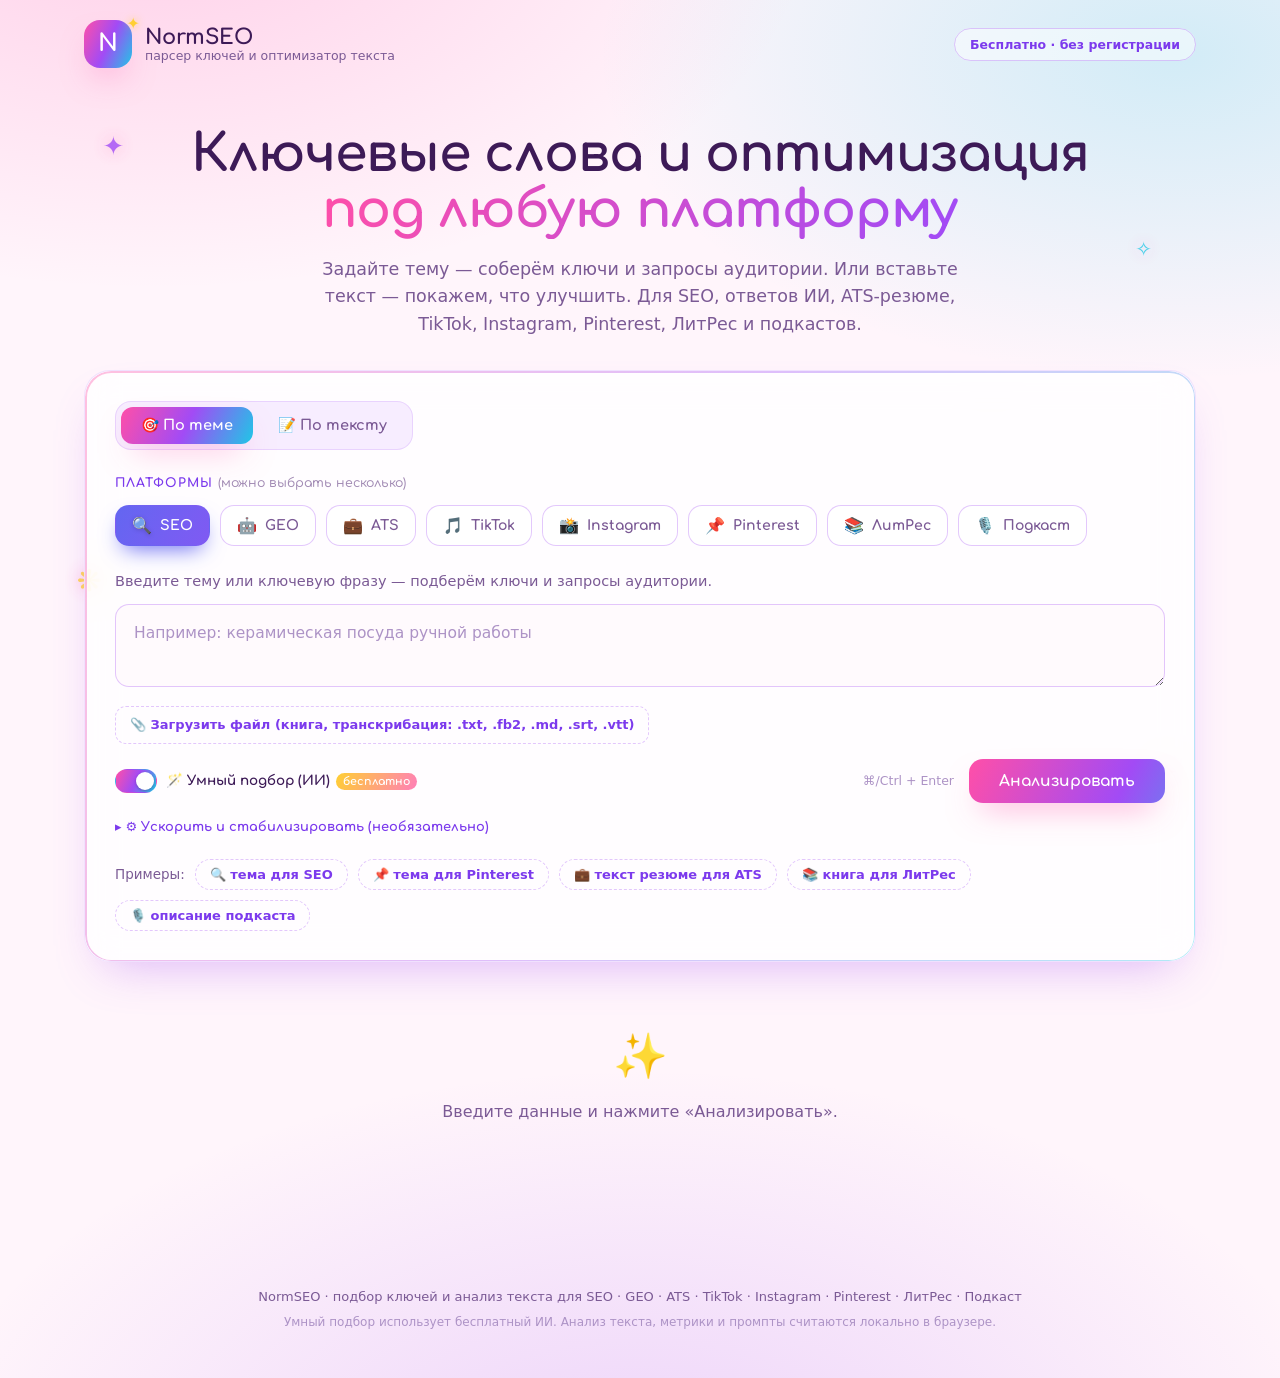
==== index.html @ 09f3ad28 "Generate 5 tonal versions for LitRes blurbs and podcast descriptions Both the AI prompts and offline" ====
<!DOCTYPE html>
<html lang="ru">
<head>
  <meta charset="UTF-8">
  <meta name="viewport" content="width=device-width, initial-scale=1.0">
  <title>NormSEO — парсер ключей для SEO, GEO, ATS и соцсетей</title>
  <meta name="description" content="Подбор ключевых слов и анализ текста для SEO, GEO (ответы ИИ), ATS-резюме, TikTok, Instagram, Pinterest, ЛитРес и подкастов.">
  <link rel="stylesheet" href="assets/css/styles.css?v=9">
  <link rel="icon" href="data:image/svg+xml,<svg xmlns='http://www.w3.org/2000/svg' viewBox='0 0 100 100'><text y='.9em' font-size='90'>🧚</text></svg>">
</head>
<body>
  <div class="bg-orbs" aria-hidden="true"><span></span><span></span><span></span><span></span><span></span></div>

  <header class="topbar">
    <div class="brand">
      <span class="brand-mark">N</span>
      <div class="brand-txt">
        <strong>NormSEO</strong>
        <em>парсер ключей и оптимизатор текста</em>
      </div>
    </div>
    <nav class="topnav">
      <span class="badge">Бесплатно · без регистрации</span>
    </nav>
  </header>

  <main class="wrap">
    <section class="hero">
      <h1>Ключевые слова и оптимизация <span class="grad">под любую платформу</span></h1>
      <p class="lead">Задайте тему — соберём ключи и запросы аудитории. Или вставьте текст — покажем, что улучшить. Для SEO, ответов ИИ, ATS-резюме, TikTok, Instagram, Pinterest, ЛитРес и подкастов.</p>
    </section>

    <section class="panel">
      <div class="mode-switch" role="tablist" aria-label="Режим работы">
        <button class="mode-btn active" data-mode="topic" role="tab">🎯 По теме</button>
        <button class="mode-btn" data-mode="text" role="tab">📝 По тексту</button>
      </div>

      <div class="platform-block">
        <label class="field-label">Платформы <span>(можно выбрать несколько)</span></label>
        <div id="platforms" class="chips"></div>
      </div>

      <div class="input-block">
        <p id="modeHint" class="hint"></p>
        <textarea id="mainInput" class="main-input" spellcheck="true"></textarea>
        <div class="file-row">
          <label class="file-btn">📎 Загрузить файл (книга, транскрибация: .txt, .fb2, .md, .srt, .vtt)
            <input type="file" id="fileInput" accept=".txt,.fb2,.md,.html,.htm,.xml,.srt,.vtt" hidden>
          </label>
          <span id="fileName" class="file-name"></span>
        </div>
        <div class="input-actions">
          <label class="smart-toggle" title="ИИ понимает смысл темы и подбирает живые запросы. Бесплатно, без ключа.">
            <input type="checkbox" id="smartToggle" checked>
            <span class="smart-track"><span class="smart-thumb"></span></span>
            <span class="smart-label">🪄 Умный подбор (ИИ) <em>бесплатно</em></span>
          </label>
          <span class="spacer"></span>
          <span class="kbd-hint">⌘/Ctrl + Enter</span>
          <button id="runBtn" class="btn-primary">Анализировать</button>
        </div>
        <details class="ai-settings">
          <summary>⚙️ Ускорить и стабилизировать (необязательно)</summary>
          <p>Умный режим по умолчанию использует бесплатный ИИ без ключа. Если хочешь быстрее и надёжнее — вставь бесплатный ключ <a href="https://console.groq.com/keys" target="_blank" rel="noopener">Groq</a> (регистрация за минуту, без карты). Ключ хранится только в твоём браузере.</p>
          <div class="ai-key-row">
            <input type="password" id="apiKey" class="api-key" placeholder="gsk_... (ключ Groq, необязательно)">
            <button id="saveKey" class="btn-savekey">Сохранить</button>
          </div>
        </details>
      </div>

      <div class="examples">
        <span>Примеры:</span>
        <button class="example" data-mode="topic" data-platform="seo" data-text="кофейня специального обжарки">🔍 тема для SEO</button>
        <button class="example" data-mode="topic" data-platform="pinterest" data-text="уютный интерьер спальни">📌 тема для Pinterest</button>
        <button class="example" data-mode="text" data-platform="ats" data-text="Разработал систему аналитики на Python и SQL, увеличил конверсию на 25%. Настроил дашборды в Tableau, автоматизировал отчётность.">💼 текст резюме для ATS</button>
        <button class="example" data-mode="topic" data-platform="litres" data-text="Книга по саморазвитию «Эффект самурая. Формула непоколебимой самоценности»">📚 книга для ЛитРес</button>
        <button class="example" data-mode="text" data-platform="podcast" data-text="Выпуск про выгорание: обсудили, как понять, что ты выгорел, что с этим делать и как восстановить ресурс. Поговорили про режим, отдых и границы.">🎙️ описание подкаста</button>
      </div>
    </section>

    <div id="emptyState" class="empty">
      <div class="empty-ico">✨</div>
      <p>Введите данные и нажмите «Анализировать».</p>
    </div>

    <div id="results" class="results"></div>
  </main>

  <footer class="foot">
    <p>NormSEO · подбор ключей и анализ текста для SEO · GEO · ATS · TikTok · Instagram · Pinterest · ЛитРес · Подкаст</p>
    <p class="foot-sub">Умный подбор использует бесплатный ИИ. Анализ текста, метрики и промпты считаются локально в браузере.</p>
  </footer>

  <script src="assets/js/data.js?v=9"></script>
  <script src="assets/js/engine.js?v=9"></script>
  <script src="assets/js/app.js?v=9"></script>
</body>
</html>
---- assets/css/styles.css ----
@font-face{font-family:'Comfortaa';font-style:normal;font-weight:500;font-display:swap;src:url([data-uri]) format('woff2');unicode-range:U+0301, U+0400-045F, U+0490-0491, U+04B0-04B1, U+2116;}
@font-face{font-family:'Comfortaa';font-style:normal;font-weight:500;font-display:swap;src:url([data-uri]) format('woff2');unicode-range:U+0000-00FF, U+0131, U+0152-0153, U+02BB-02BC, U+02C6, U+02DA, U+02DC, U+0304, U+0308, U+0329, U+2000-206F, U+20AC, U+2122, U+2191, U+2193, U+2212, U+2215, U+FEFF, U+FFFD;}
@font-face{font-family:'Comfortaa';font-style:normal;font-weight:700;font-display:swap;src:url([data-uri]) format('woff2');unicode-range:U+0301, U+0400-045F, U+0490-0491, U+04B0-04B1, U+2116;}
@font-face{font-family:'Comfortaa';font-style:normal;font-weight:700;font-display:swap;src:url([data-uri]) format('woff2');unicode-range:U+0000-00FF, U+0131, U+0152-0153, U+02BB-02BC, U+02C6, U+02DA, U+02DC, U+0304, U+0308, U+0329, U+2000-206F, U+20AC, U+2122, U+2191, U+2193, U+2212, U+2215, U+FEFF, U+FFFD;}
/* =============================================================
   NormSEO — тема «Winx». Светлая, сказочная, искристая.
   Палитра: hot-pink · фея-фиолетовый · аква · солнечный жёлтый.
   Шрифт заголовков: Comfortaa (встроен выше как data-URI).
   ============================================================= */

:root {
  /* ground */
  --blush: #fff5fb;
  --lav:   #f7edff;
  --card:  #ffffff;
  --card2: #fffafd;
  /* ink */
  --ink:   #3d1a57;
  --ink2:  #7b5a95;
  --faint: #ad93c6;
  /* winx accents */
  --pink:    #ff4fa8;
  --magenta: #ff2e86;
  --purple:  #a24bf5;
  --violet:  #7c3aed;
  --cyan:    #1fc7e6;
  --aqua:    #2fe3c4;
  --sun:     #ffcf33;
  /* lines */
  --line:  rgba(162,75,245,.16);
  --line2: rgba(162,75,245,.30);
  /* semantic */
  --good: #10b981;
  --warn: #f59e0b;
  --bad:  #f4477a;
  /* gradients */
  --grad:     linear-gradient(115deg, #ff4fa8 0%, #a24bf5 50%, #1fc7e6 100%);
  --grad-sun: linear-gradient(115deg, #ffcf33 0%, #ff7fb8 100%);
  --grad-soft: linear-gradient(120deg, rgba(255,79,168,.13), rgba(162,75,245,.12) 55%, rgba(31,199,230,.13));
  /* fx */
  --shadow:      0 22px 48px -22px rgba(162,75,245,.42);
  --shadow-pink: 0 16px 32px -12px rgba(255,79,168,.5);
  --radius: 22px;
  --radius-sm: 14px;
  --display: 'Comfortaa', 'Trebuchet MS', 'Segoe UI', system-ui, sans-serif;
  --body: 'Segoe UI', system-ui, -apple-system, 'Helvetica Neue', Arial, sans-serif;
}

@media (prefers-color-scheme: dark) {
  :root {
    --blush: #180d29; --lav: #21123a; --card: #241640; --card2: #2b1b4d;
    --ink: #f7edff; --ink2: #ccb2ea; --faint: #9b7fc4;
    --line: rgba(214,178,255,.16); --line2: rgba(214,178,255,.30);
    --grad-soft: linear-gradient(120deg, rgba(255,79,168,.18), rgba(162,75,245,.16) 55%, rgba(31,199,230,.18));
    --shadow: 0 24px 50px -24px rgba(0,0,0,.7);
  }
}
:root[data-theme="light"] {
  --blush: #fff5fb; --lav: #f7edff; --card: #ffffff; --card2: #fffafd;
  --ink: #3d1a57; --ink2: #7b5a95; --faint: #ad93c6;
  --line: rgba(162,75,245,.16); --line2: rgba(162,75,245,.30);
  --grad-soft: linear-gradient(120deg, rgba(255,79,168,.13), rgba(162,75,245,.12) 55%, rgba(31,199,230,.13));
  --shadow: 0 22px 48px -22px rgba(162,75,245,.42);
}
:root[data-theme="dark"] {
  --blush: #180d29; --lav: #21123a; --card: #241640; --card2: #2b1b4d;
  --ink: #f7edff; --ink2: #ccb2ea; --faint: #9b7fc4;
  --line: rgba(214,178,255,.16); --line2: rgba(214,178,255,.30);
  --grad-soft: linear-gradient(120deg, rgba(255,79,168,.18), rgba(162,75,245,.16) 55%, rgba(31,199,230,.18));
  --shadow: 0 24px 50px -24px rgba(0,0,0,.7);
}

* { box-sizing: border-box; margin: 0; padding: 0; }
html { scroll-behavior: smooth; }

body {
  font-family: var(--body);
  color: var(--ink);
  line-height: 1.55;
  min-height: 100vh;
  -webkit-font-smoothing: antialiased;
  overflow-x: hidden;
  background:
    radial-gradient(1100px 620px at 12% -6%, rgba(255,79,168,.22), transparent 60%),
    radial-gradient(1000px 560px at 92% 4%, rgba(31,199,230,.20), transparent 58%),
    radial-gradient(1200px 700px at 50% 108%, rgba(162,75,245,.20), transparent 60%),
    var(--blush);
}

/* --- искры на фоне --- */
.bg-orbs { position: fixed; inset: 0; z-index: -1; overflow: hidden; pointer-events: none; }
.bg-orbs span {
  position: absolute; font-size: 26px; opacity: .8;
  animation: twinkle 4.5s ease-in-out infinite;
  filter: drop-shadow(0 0 8px rgba(255,79,168,.5));
}
.bg-orbs span::before { content: '✦'; color: var(--pink); }
.bg-orbs span:nth-child(1) { top: 14%; left: 8%; animation-delay: 0s; }
.bg-orbs span:nth-child(1)::before { content: '✦'; color: var(--purple); }
.bg-orbs span:nth-child(2) { top: 26%; right: 10%; font-size: 20px; animation-delay: .8s; }
.bg-orbs span:nth-child(2)::before { content: '✧'; color: var(--cyan); }
.bg-orbs span:nth-child(3) { top: 62%; left: 6%; font-size: 30px; animation-delay: 1.6s; }
.bg-orbs span:nth-child(3)::before { content: '❋'; color: var(--sun); }
.bg-orbs span:nth-child(4) { bottom: 12%; right: 8%; animation-delay: 2.2s; }
.bg-orbs span:nth-child(4)::before { content: '✦'; color: var(--pink); }
.bg-orbs span:nth-child(5) { top: 45%; right: 22%; font-size: 16px; animation-delay: 3s; }
.bg-orbs span:nth-child(5)::before { content: '✧'; color: var(--purple); }

@keyframes twinkle {
  0%, 100% { transform: translateY(0) scale(1) rotate(0); opacity: .35; }
  50%      { transform: translateY(-10px) scale(1.25) rotate(12deg); opacity: .95; }
}

/* --- топбар --- */
.topbar {
  display: flex; align-items: center; justify-content: space-between;
  padding: 20px clamp(16px, 4vw, 44px);
  max-width: 1200px; margin: 0 auto;
}
.brand { display: flex; align-items: center; gap: 13px; }
.brand-mark {
  width: 48px; height: 48px; border-radius: 16px;
  display: grid; place-items: center; position: relative;
  background: var(--grad); color: #fff; font-weight: 700; font-size: 24px;
  font-family: var(--display);
  box-shadow: var(--shadow-pink);
}
.brand-mark::after {
  content: '✦'; position: absolute; top: -8px; right: -8px;
  font-size: 16px; color: var(--sun);
  filter: drop-shadow(0 0 4px rgba(255,207,51,.8));
  animation: twinkle 3s ease-in-out infinite;
}
.brand-txt { display: flex; flex-direction: column; line-height: 1.15; }
.brand-txt strong { font-family: var(--display); font-size: 21px; font-weight: 700; letter-spacing: -.2px; }
.brand-txt em { font-style: normal; font-size: 12.5px; color: var(--ink2); }
.badge {
  font-size: 12.5px; color: var(--violet); font-weight: 600;
  border: 1.5px solid var(--line2); border-radius: 999px;
  padding: 8px 15px; background: rgba(255,255,255,.5);
  backdrop-filter: blur(6px);
}

.wrap { max-width: 1200px; margin: 0 auto; padding: 8px clamp(16px, 4vw, 44px) 40px; }

/* --- hero --- */
.hero { text-align: center; padding: 30px 0 32px; }
.hero h1 {
  font-family: var(--display); font-weight: 700;
  font-size: clamp(30px, 5.2vw, 52px); line-height: 1.08; letter-spacing: -1px;
  text-wrap: balance;
}
.grad {
  background: var(--grad); background-size: 200% auto;
  -webkit-background-clip: text; background-clip: text;
  -webkit-text-fill-color: transparent; color: transparent;
  animation: shimmer 6s linear infinite;
}
@keyframes shimmer { to { background-position: 200% center; } }
.lead {
  max-width: 640px; margin: 18px auto 0; color: var(--ink2);
  font-size: clamp(15px, 2vw, 17.5px);
}

/* --- панель --- */
.panel {
  background: color-mix(in srgb, var(--card) 82%, transparent);
  border: 1.5px solid var(--line);
  border-radius: 26px;
  padding: clamp(18px, 3vw, 30px);
  backdrop-filter: blur(16px);
  box-shadow: var(--shadow);
  position: relative;
}
.panel::before {
  content: ''; position: absolute; inset: 0; border-radius: 26px; padding: 1.5px;
  background: var(--grad); opacity: .35;
  -webkit-mask: linear-gradient(#000 0 0) content-box, linear-gradient(#000 0 0);
  -webkit-mask-composite: xor; mask-composite: exclude; pointer-events: none;
}

.mode-switch {
  display: inline-flex; gap: 5px; padding: 5px;
  background: var(--lav); border: 1.5px solid var(--line);
  border-radius: 16px; margin-bottom: 24px;
}
.mode-btn {
  border: 0; background: transparent; color: var(--ink2);
  font-size: 14.5px; font-weight: 700; font-family: var(--display);
  padding: 10px 20px; border-radius: 12px; cursor: pointer; transition: .18s;
}
.mode-btn:hover { color: var(--violet); }
.mode-btn.active {
  background: var(--grad); color: #fff;
  box-shadow: var(--shadow-pink);
}

.field-label {
  display: block; font-family: var(--display); font-size: 12.5px; font-weight: 700;
  color: var(--violet); margin-bottom: 12px; text-transform: uppercase; letter-spacing: 1px;
}
.field-label span { text-transform: none; font-weight: 500; opacity: .7; letter-spacing: 0; color: var(--ink2); }

.platform-block { margin-bottom: 24px; }
.chips { display: flex; flex-wrap: wrap; gap: 10px; }
.chip {
  --accent: var(--pink);
  display: inline-flex; align-items: center; gap: 8px;
  padding: 10px 16px; border-radius: 14px; cursor: pointer;
  font-family: var(--display); font-size: 14px; font-weight: 600;
  color: var(--ink2);
  background: var(--card);
  border: 1.8px solid var(--line2);
  transition: .18s;
}
.chip:hover { color: var(--violet); transform: translateY(-2px) rotate(-1deg); box-shadow: var(--shadow-pink); }
.chip-emoji { font-size: 16px; }
.chip.active {
  color: #fff; border-color: transparent;
  background: linear-gradient(120deg, var(--accent), color-mix(in srgb, var(--accent) 55%, var(--purple)));
  box-shadow: 0 10px 22px -8px var(--accent);
}
.chip.active .chip-emoji { filter: drop-shadow(0 1px 2px rgba(0,0,0,.2)); }

.hint { color: var(--ink2); font-size: 14.5px; margin-bottom: 11px; }

.main-input {
  width: 100%; resize: vertical; min-height: 60px; padding: 16px 18px;
  background: var(--card2); border: 1.8px solid var(--line2);
  border-radius: var(--radius-sm); color: var(--ink);
  font-family: var(--body); font-size: 15.5px; line-height: 1.6; transition: .16s;
}
.main-input.tall { min-height: 190px; }
.main-input::placeholder { color: var(--faint); }
.main-input:focus {
  outline: none; border-color: var(--pink);
  box-shadow: 0 0 0 4px rgba(255,79,168,.16);
}

.input-actions { display: flex; align-items: center; justify-content: flex-end; gap: 15px; margin-top: 15px; }
.kbd-hint { font-size: 12.5px; color: var(--faint); }
.btn-primary {
  border: 0; cursor: pointer; font-family: var(--display);
  font-size: 15.5px; font-weight: 700; color: #fff;
  padding: 13px 30px; border-radius: 14px;
  background: var(--grad); background-size: 160% auto;
  box-shadow: var(--shadow-pink); transition: .2s;
}
.btn-primary:hover { transform: translateY(-2px) scale(1.02); background-position: right center; }
.btn-primary:active { transform: translateY(0); }

.examples { display: flex; flex-wrap: wrap; align-items: center; gap: 10px; margin-top: 22px; font-size: 13.5px; color: var(--ink2); }
.example {
  border: 1.5px dashed var(--line2); background: transparent; color: var(--violet);
  font-family: var(--body); font-size: 13px; font-weight: 600;
  padding: 7px 14px; border-radius: 999px; cursor: pointer; transition: .16s;
}
.example:hover { border-style: solid; background: var(--grad-soft); transform: translateY(-1px); }

/* --- пустое состояние --- */
.empty { display: flex; flex-direction: column; align-items: center; gap: 10px; padding: 60px 20px; color: var(--ink2); text-align: center; }
.empty-ico { font-size: 44px; animation: twinkle 3s ease-in-out infinite; }

/* --- результаты --- */
.results { display: grid; grid-template-columns: repeat(auto-fill, minmax(348px, 1fr)); gap: 22px; margin-top: 28px; }
.card {
  background: var(--card); border: 1.5px solid var(--line);
  border-radius: var(--radius); padding: 22px;
  box-shadow: var(--shadow); position: relative; overflow: hidden;
  animation: rise .4s cubic-bezier(.2,.8,.2,1) both;
}
.card::before { content: ''; position: absolute; top: 0; left: 0; right: 0; height: 5px; background: var(--grad); }
@keyframes rise { from { opacity: 0; transform: translateY(16px); } to { opacity: 1; transform: none; } }

.pf-head {
  --accent: var(--pink);
  display: flex; align-items: center; gap: 14px;
  padding-bottom: 17px; margin-bottom: 17px; border-bottom: 1.5px dashed var(--line2);
}
.pf-emoji {
  width: 46px; height: 46px; border-radius: 14px; flex: 0 0 auto;
  display: grid; place-items: center; font-size: 22px;
  background: linear-gradient(135deg, color-mix(in srgb, var(--accent) 22%, transparent), color-mix(in srgb, var(--purple) 16%, transparent));
  border: 1.5px solid color-mix(in srgb, var(--accent) 40%, transparent);
}
.pf-head h3 { font-family: var(--display); font-size: 18px; font-weight: 700; letter-spacing: -.2px; }
.pf-head p { font-size: 12.5px; color: var(--ink2); }

/* метрики */
.metrics { display: grid; grid-template-columns: repeat(auto-fit, minmax(92px, 1fr)); gap: 11px; margin-bottom: 18px; }
.metric {
  background: var(--card2); border: 1.5px solid var(--line);
  border-radius: var(--radius-sm); padding: 13px 10px; text-align: center; position: relative;
}
.metric-val { font-family: var(--display); font-size: 20px; font-weight: 700; letter-spacing: -.4px; }
.metric-label { font-size: 11.5px; color: var(--ink2); margin-top: 3px; }
.metric-hint { font-size: 10.5px; color: var(--faint); margin-top: 3px; line-height: 1.3; }
.metric-good .metric-val { color: var(--good); }
.metric-warn .metric-val { color: var(--warn); }
.metric-bad  .metric-val { color: var(--bad); }
.metric::after { content: ''; position: absolute; top: 9px; right: 9px; width: 7px; height: 7px; border-radius: 50%; box-shadow: 0 0 6px currentColor; }
.metric-good::after { background: var(--good); color: var(--good); }
.metric-warn::after { background: var(--warn); color: var(--warn); }
.metric-bad::after  { background: var(--bad);  color: var(--bad); }

/* рекомендации */
.recs { background: var(--grad-soft); border: 1.5px solid var(--line2); border-radius: var(--radius-sm); padding: 15px 17px; margin-bottom: 18px; }
.recs h4 { font-family: var(--display); font-size: 12.5px; text-transform: uppercase; letter-spacing: 1px; color: var(--violet); margin-bottom: 9px; }
.recs h4::before { content: '✨ '; }
.recs ul { list-style: none; display: flex; flex-direction: column; gap: 8px; }
.recs li { font-size: 13.5px; padding-left: 20px; position: relative; color: var(--ink); }
.recs li::before { content: '✦'; position: absolute; left: 0; color: var(--pink); font-weight: 700; }

/* корзины ключей */
.buckets { display: flex; flex-direction: column; gap: 17px; }
.bucket-title { display: flex; align-items: center; justify-content: space-between; gap: 10px; font-family: var(--display); font-size: 13.5px; font-weight: 700; color: var(--ink); margin-bottom: 10px; }
.copy-all { border: 1.5px solid var(--line2); background: transparent; color: var(--violet); font-family: var(--body); font-weight: 600; font-size: 11.5px; padding: 5px 11px; border-radius: 9px; cursor: pointer; transition: .15s; white-space: nowrap; }
.copy-all:hover { background: var(--grad-soft); }

.kw-list { list-style: none; display: flex; flex-direction: column; gap: 6px; }
.kw-list li {
  display: flex; align-items: center; justify-content: space-between; gap: 10px;
  background: var(--card2); border: 1.5px solid var(--line);
  border-radius: 11px; padding: 9px 13px; font-size: 13.5px; transition: .14s;
}
.kw-list li:hover { border-color: var(--pink); transform: translateX(3px); }
.kw-list li span { word-break: break-word; }
.copy-mini { flex: 0 0 auto; border: 0; background: transparent; cursor: pointer; color: var(--faint); font-size: 15px; padding: 2px 5px; border-radius: 7px; transition: .14s; }
.copy-mini:hover { color: var(--pink); transform: scale(1.2); }
.copy-mini.copied, .copy-all.copied, .copy-prompt.copied { color: var(--good) !important; border-color: var(--good); }

/* --- зона промпта --- */
.prompt-zone { margin-top: 20px; padding-top: 18px; border-top: 1.5px dashed var(--line2); }
.btn-prompt {
  width: 100%; border: 0; cursor: pointer; font-family: var(--display); font-weight: 700; font-size: 14.5px; color: #fff;
  padding: 13px 18px; border-radius: 14px;
  background: var(--grad-sun); background-size: 160% auto;
  box-shadow: 0 12px 26px -12px rgba(255,143,184,.8); transition: .2s;
}
.btn-prompt:hover { transform: translateY(-2px); background-position: right center; }
.btn-prompt.open { background: var(--lav); color: var(--violet); box-shadow: none; }
.prompt-box { margin-top: 14px; animation: rise .3s ease both; }
.prompt-head { display: flex; align-items: center; justify-content: space-between; gap: 10px; margin-bottom: 9px; }
.prompt-head span { font-size: 12px; color: var(--ink2); font-weight: 600; }
.copy-prompt { border: 1.5px solid var(--pink); background: transparent; color: var(--pink); font-family: var(--display); font-weight: 700; font-size: 12px; padding: 6px 14px; border-radius: 10px; cursor: pointer; transition: .15s; white-space: nowrap; }
.copy-prompt:hover { background: var(--pink); color: #fff; }
.prompt-text {
  width: 100%; resize: vertical; background: var(--card2); border: 1.5px solid var(--line2);
  border-radius: var(--radius-sm); padding: 14px 15px; color: var(--ink);
  font-family: 'SFMono-Regular', ui-monospace, 'Consolas', monospace; font-size: 12.5px; line-height: 1.6;
}
.prompt-text:focus { outline: none; border-color: var(--pink); box-shadow: 0 0 0 4px rgba(255,79,168,.14); }

/* футер */
.foot { text-align: center; padding: 34px 20px 46px; color: var(--ink2); font-size: 13px; }
.foot strong { font-family: var(--display); color: var(--violet); }
.foot-sub { color: var(--faint); font-size: 12px; margin-top: 6px; }

/* адаптив */
@media (max-width: 560px) {
  .topnav { display: none; }
  .results { grid-template-columns: 1fr; }
  .input-actions { flex-direction: column; align-items: stretch; }
  .btn-primary { width: 100%; }
  .kbd-hint { text-align: center; }
}

@media (prefers-reduced-motion: reduce) {
  * { animation: none !important; scroll-behavior: auto; }
}

/* --- умный переключатель (ИИ) --- */
.input-actions { flex-wrap: wrap; }
.spacer { flex: 1 1 auto; }
.smart-toggle { display: inline-flex; align-items: center; gap: 9px; cursor: pointer; user-select: none; }
.smart-toggle input { position: absolute; opacity: 0; pointer-events: none; }
.smart-track {
  width: 42px; height: 24px; border-radius: 999px; flex: 0 0 auto;
  background: var(--lav); border: 1.5px solid var(--line2); position: relative; transition: .2s;
}
.smart-thumb {
  position: absolute; top: 2px; left: 2px; width: 18px; height: 18px; border-radius: 50%;
  background: #fff; box-shadow: 0 1px 3px rgba(0,0,0,.25); transition: .2s;
}
.smart-toggle input:checked + .smart-track { background: var(--grad); border-color: transparent; }
.smart-toggle input:checked + .smart-track .smart-thumb { transform: translateX(18px); }
.smart-toggle input:focus-visible + .smart-track { box-shadow: 0 0 0 4px rgba(255,79,168,.22); }
.smart-label { font-family: var(--display); font-size: 13.5px; font-weight: 600; color: var(--ink); }
.smart-label em { font-style: normal; font-size: 11px; color: #fff; background: var(--grad-sun); padding: 2px 7px; border-radius: 999px; margin-left: 2px; }

/* --- настройки ключа --- */
.ai-settings { margin-top: 14px; font-size: 13px; }
.ai-settings summary { cursor: pointer; color: var(--violet); font-weight: 600; font-family: var(--display); list-style: none; }
.ai-settings summary::-webkit-details-marker { display: none; }
.ai-settings summary::before { content: '▸ '; }
.ai-settings[open] summary::before { content: '▾ '; }
.ai-settings p { color: var(--ink2); margin: 10px 0; line-height: 1.5; }
.ai-settings a { color: var(--pink); font-weight: 600; }
.ai-key-row { display: flex; gap: 9px; flex-wrap: wrap; }
.api-key { flex: 1 1 220px; padding: 10px 13px; border: 1.5px solid var(--line2); border-radius: 11px; background: var(--card2); color: var(--ink); font-family: var(--body); font-size: 13.5px; }
.api-key:focus { outline: none; border-color: var(--pink); box-shadow: 0 0 0 4px rgba(255,79,168,.14); }
.btn-savekey { border: 0; cursor: pointer; font-family: var(--display); font-weight: 700; font-size: 13px; color: #fff; padding: 10px 18px; border-radius: 11px; background: var(--grad); }

/* --- скелетон загрузки --- */
.skeleton { display: flex; flex-direction: column; gap: 8px; padding: 4px 0; }
.skeleton span {
  height: 34px; border-radius: 11px;
  background: linear-gradient(100deg, var(--card2) 30%, var(--lav) 50%, var(--card2) 70%);
  background-size: 200% 100%; animation: shimmerbg 1.3s linear infinite;
}
.skeleton span:nth-child(even) { opacity: .7; }
@keyframes shimmerbg { to { background-position: -200% 0; } }

/* --- бейдж источника --- */
.src-slot { margin-top: 12px; min-height: 20px; }
.src { display: inline-flex; align-items: center; gap: 5px; font-size: 11.5px; font-weight: 600; padding: 4px 11px; border-radius: 999px; }
.src-ai { color: var(--violet); background: var(--grad-soft); border: 1px solid var(--line2); }
.src-load { color: var(--ink2); background: var(--lav); }
.src-fb { color: var(--warn); background: color-mix(in srgb, var(--warn) 12%, transparent); }

/* --- загрузка файла --- */
.file-row { display: flex; align-items: center; gap: 10px; margin-top: 11px; flex-wrap: wrap; }
.file-btn {
  display: inline-flex; align-items: center; gap: 6px; cursor: pointer;
  font-family: var(--body); font-size: 13px; font-weight: 600; color: var(--violet);
  border: 1.5px dashed var(--line2); border-radius: 11px; padding: 8px 14px; transition: .16s;
}
.file-btn:hover { border-style: solid; background: var(--grad-soft); }
.file-name { font-size: 12.5px; color: var(--good); font-weight: 600; }

/* --- длинные элементы (аннотации, длинные подписи) --- */
.kw-list li.kw-long {
  flex-direction: column; align-items: stretch; gap: 8px;
  background: var(--card2); border-color: var(--line2);
  padding: 14px 15px;
}
.kw-list li.kw-long span { font-size: 13px; line-height: 1.6; color: var(--ink); white-space: pre-wrap; }
.kw-list li.kw-long:hover { transform: none; border-color: var(--pink); }
.kw-list li.kw-long .copy-mini { align-self: flex-end; font-size: 13px; color: var(--pink); }
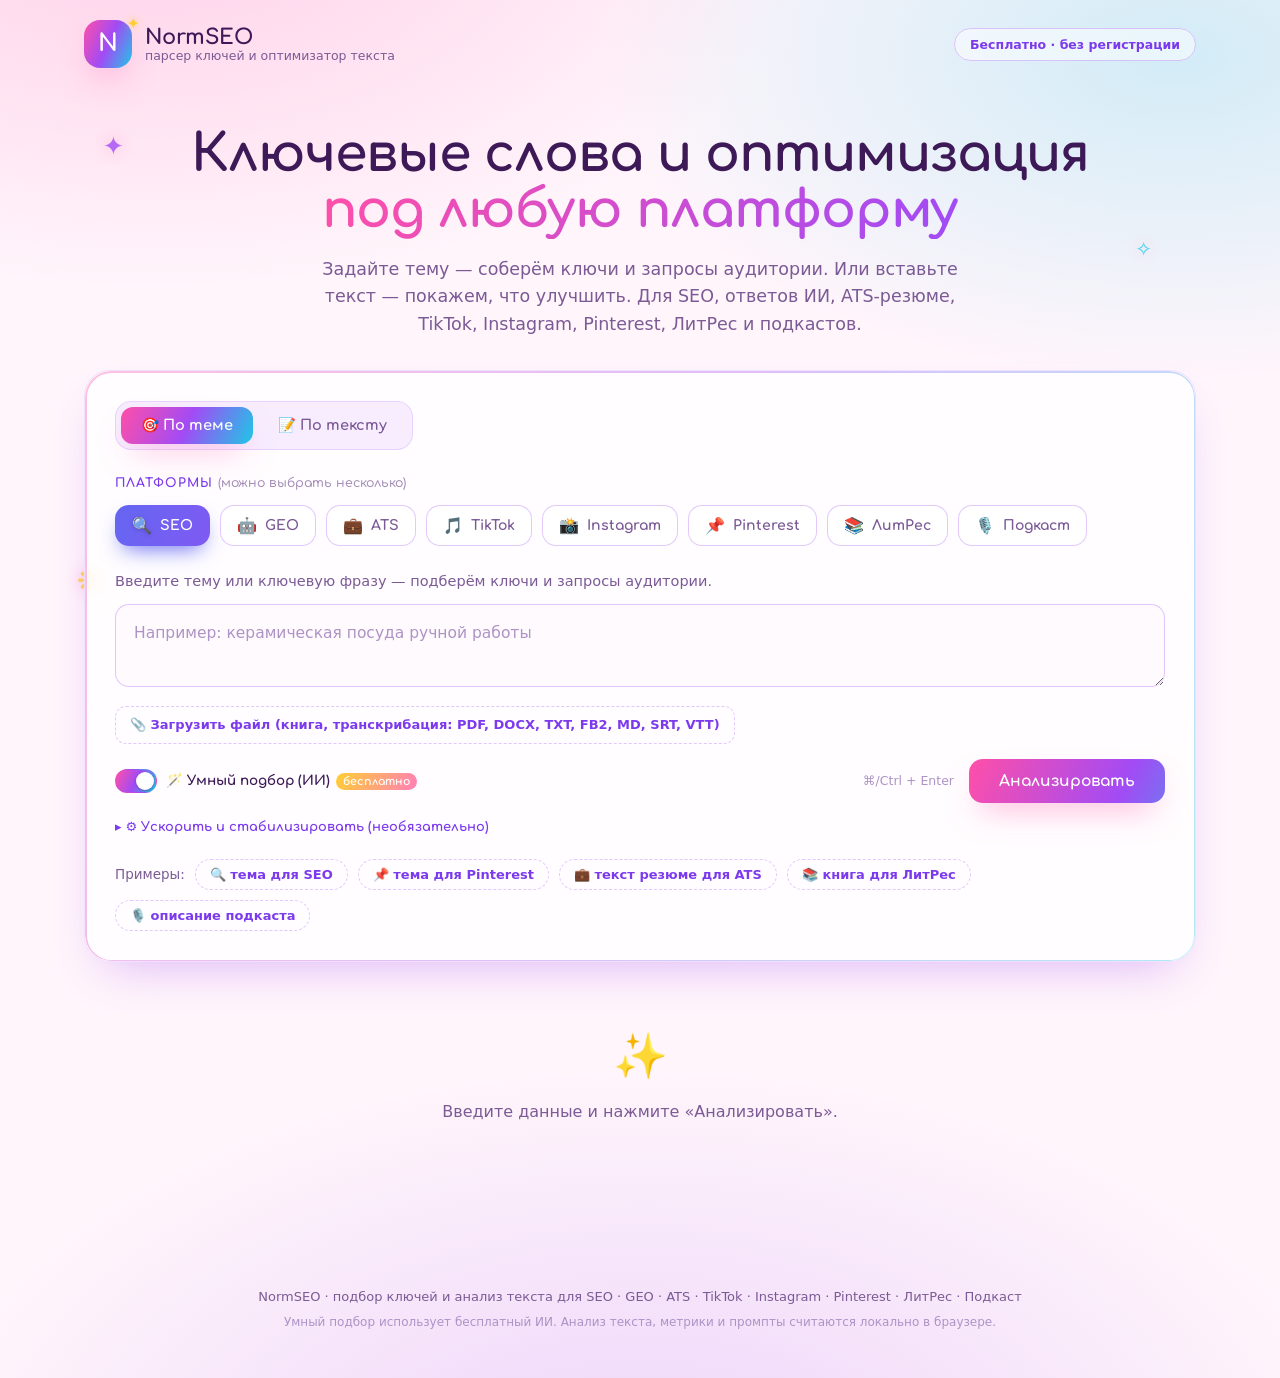
==== commit 5b568bf2: "Add DOCX and PDF reading (no external libraries) New assets/js/readers.js with an inlined tiny-infla" ====
--- a/index.html
+++ b/index.html
@@ -5,7 +5,7 @@
   <meta name="viewport" content="width=device-width, initial-scale=1.0">
   <title>NormSEO — парсер ключей для SEO, GEO, ATS и соцсетей</title>
   <meta name="description" content="Подбор ключевых слов и анализ текста для SEO, GEO (ответы ИИ), ATS-резюме, TikTok, Instagram, Pinterest, ЛитРес и подкастов.">
-  <link rel="stylesheet" href="assets/css/styles.css?v=9">
+  <link rel="stylesheet" href="assets/css/styles.css?v=12">
   <link rel="icon" href="data:image/svg+xml,<svg xmlns='http://www.w3.org/2000/svg' viewBox='0 0 100 100'><text y='.9em' font-size='90'>🧚</text></svg>">
 </head>
 <body>
@@ -45,8 +45,8 @@
         <p id="modeHint" class="hint"></p>
         <textarea id="mainInput" class="main-input" spellcheck="true"></textarea>
         <div class="file-row">
-          <label class="file-btn">📎 Загрузить файл (книга, транскрибация: .txt, .fb2, .md, .srt, .vtt)
-            <input type="file" id="fileInput" accept=".txt,.fb2,.md,.html,.htm,.xml,.srt,.vtt" hidden>
+          <label class="file-btn">📎 Загрузить файл (книга, транскрибация: PDF, DOCX, TXT, FB2, MD, SRT, VTT)
+            <input type="file" id="fileInput" accept=".txt,.fb2,.md,.html,.htm,.xml,.srt,.vtt,.docx,.pdf" hidden>
           </label>
           <span id="fileName" class="file-name"></span>
         </div>
@@ -93,8 +93,9 @@
     <p class="foot-sub">Умный подбор использует бесплатный ИИ. Анализ текста, метрики и промпты считаются локально в браузере.</p>
   </footer>
 
-  <script src="assets/js/data.js?v=9"></script>
-  <script src="assets/js/engine.js?v=9"></script>
-  <script src="assets/js/app.js?v=9"></script>
+  <script src="assets/js/data.js?v=12"></script>
+  <script src="assets/js/readers.js?v=12"></script>
+  <script src="assets/js/engine.js?v=12"></script>
+  <script src="assets/js/app.js?v=12"></script>
 </body>
 </html>
--- a/assets/css/styles.css
+++ b/assets/css/styles.css
@@ -437,3 +437,6 @@
 .kw-list li.kw-long span { font-size: 13px; line-height: 1.6; color: var(--ink); white-space: pre-wrap; }
 .kw-list li.kw-long:hover { transform: none; border-color: var(--pink); }
 .kw-list li.kw-long .copy-mini { align-self: flex-end; font-size: 13px; color: var(--pink); }
+
+/* --- предупреждение при чтении файла --- */
+.file-name.file-warn { color: var(--warn); }
